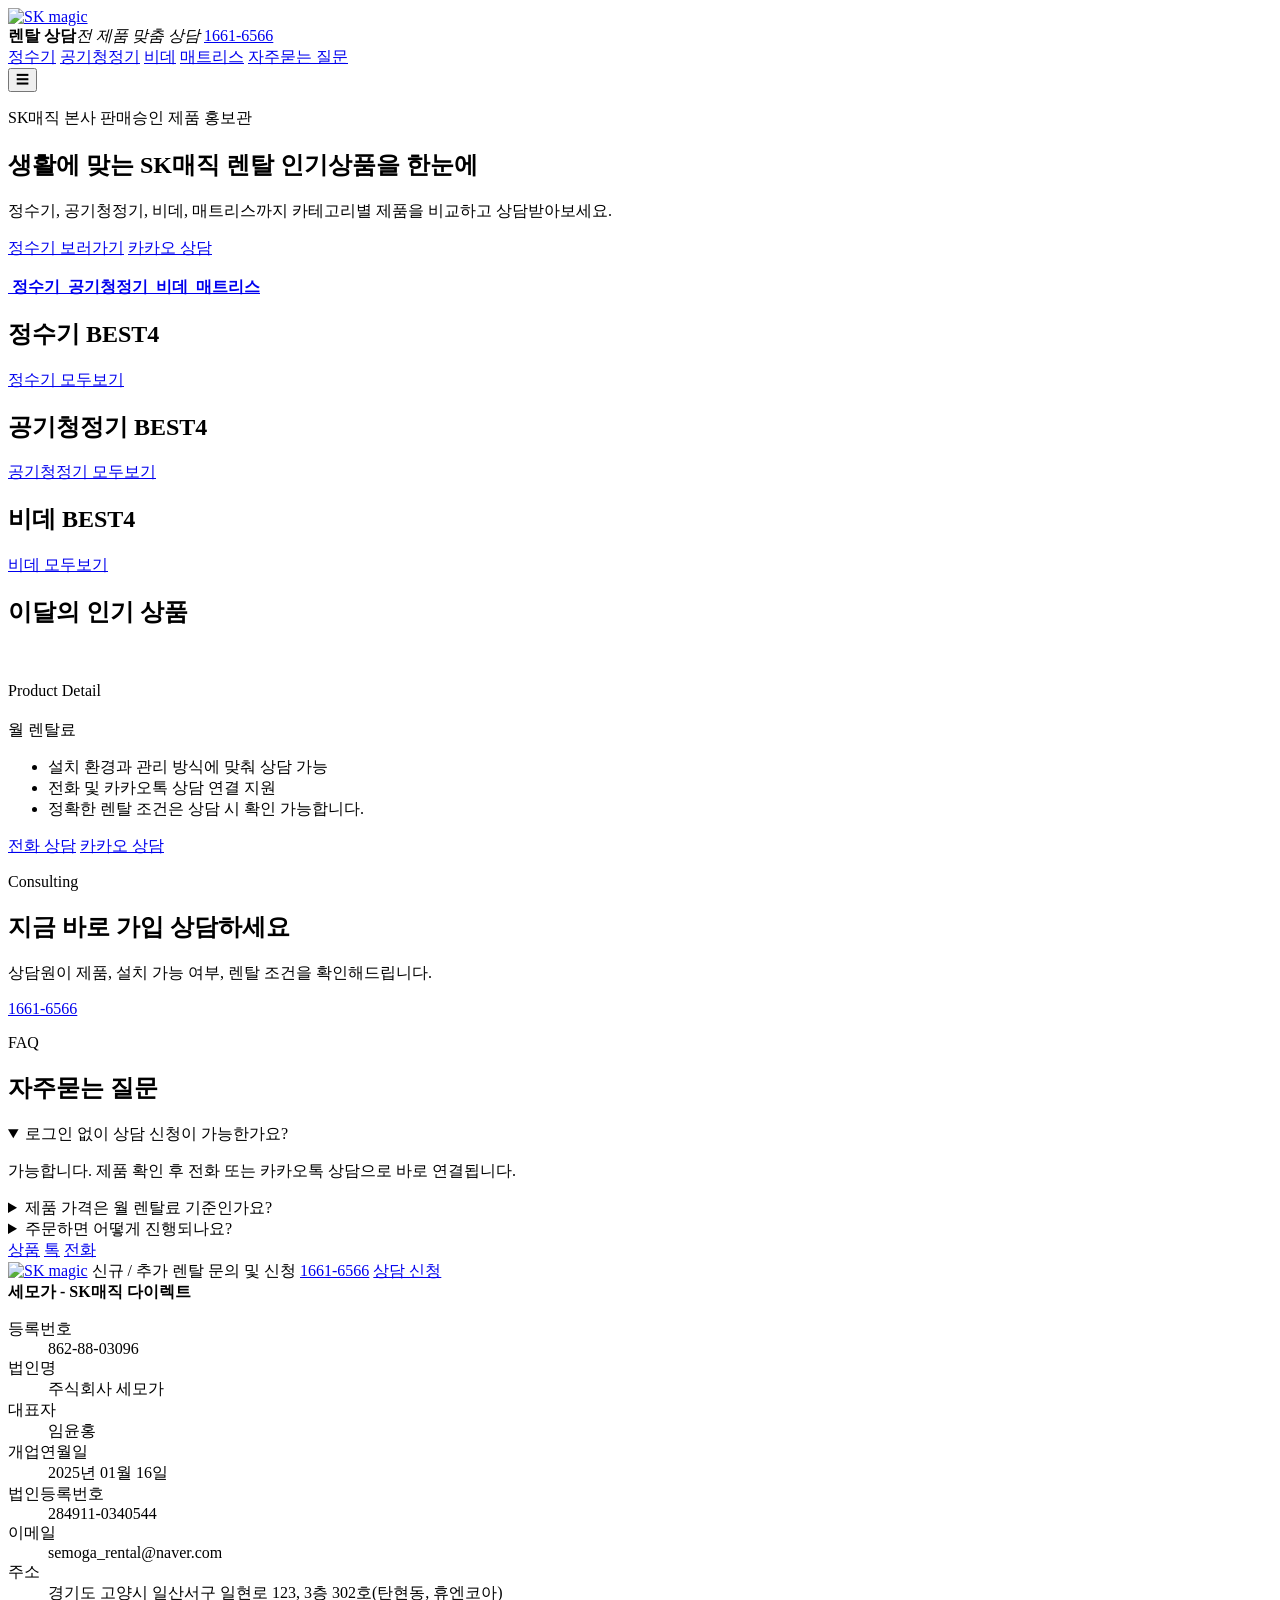
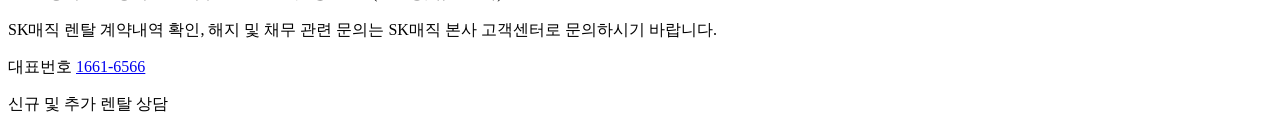
==== index.html @ 8c72e95f "Remove hero consultation panel from homepage" ====
﻿<!doctype html>
<html lang="ko">
  <head>
    <meta charset="utf-8">
    <meta name="viewport" content="width=device-width, initial-scale=1">
    <title>세모가 - SK매직 다이렉트</title>
    <meta name="description" content="세모가 - SK매직 다이렉트 인기상품 안내 및 상담 신청 사이트">
    <link rel="icon" href="assets/favicon.ico">
    <link rel="stylesheet" href="styles.css">
  </head>
  <body data-page="home">
    <header class="site-header">
      <a class="brand" href="index.html" aria-label="홈으로 이동"><img src="assets/sk.svg" alt="SK magic"></a>
      <div class="header-actions">
        <span class="service-note"><strong>렌탈 상담</strong><em>전 제품 맞춤 상담</em></span>
        <a class="phone" href="tel:16616566">1661-6566</a>
      </div>
      <nav class="main-nav" aria-label="주요 메뉴">
        <a href="water-purifier.html">정수기</a>
        <a href="air-purifier.html">공기청정기</a>
        <a href="bidet.html">비데</a>
        <a href="sleep-care.html">매트리스</a>
        <a href="#faq">자주묻는 질문</a>
      </nav>
      <button class="menu-toggle" type="button" aria-label="메뉴 열기">☰</button>
    </header>

    <main>
      <section id="home" class="hero">
        <div class="hero-copy">
          <p class="eyebrow">SK매직 본사 판매승인 제품 홍보관</p>
          <h1>생활에 맞는 SK매직 렌탈 인기상품을 한눈에</h1>
          <p>정수기, 공기청정기, 비데, 매트리스까지 카테고리별 제품을 비교하고 상담받아보세요.</p>
          <div class="hero-buttons">
            <a class="primary-btn" href="water-purifier.html">정수기 보러가기</a>
            <a class="outline-btn" href="http://pf.kakao.com/_nBxkfG" target="_blank" rel="noopener">카카오 상담</a>
          </div>
        </div>
        <div class="hero-stage" aria-hidden="true">
          <img src="assets/images/1-water-products/G000069846-WPU-IAC506.png" alt="">
        </div>
      </section>

      <section class="category-strip" aria-label="제품 카테고리">
        <a href="water-purifier.html">
          <span class="category-image"><img class="category-water" src="assets/images/category/sk-water.png" alt=""></span>
          <strong>정수기</strong>
        </a>
        <a href="air-purifier.html">
          <span class="category-image"><img class="category-air" src="assets/images/category/sk-air.png" alt=""></span>
          <strong>공기청정기</strong>
        </a>
        <a href="bidet.html">
          <span class="category-image"><img class="category-bidet" src="assets/images/category/sk-bidet.png" alt=""></span>
          <strong>비데</strong>
        </a>
        <a href="sleep-care.html">
          <span class="category-image"><img class="category-sleep" src="assets/images/category/sk-sleep.png" alt=""></span>
          <strong>매트리스</strong>
        </a>
      </section>

      <section id="water-best" class="best-section">
        <h2>정수기 BEST4</h2>
        <div class="best-grid" data-section="waterBest"></div>
        <a class="more-btn" href="water-purifier.html">정수기 모두보기</a>
      </section>

      <section id="air-best" class="best-section">
        <h2>공기청정기 BEST4</h2>
        <div class="best-grid" data-section="airBest"></div>
        <a class="more-btn" href="air-purifier.html">공기청정기 모두보기</a>
      </section>

      <section id="bidet-best" class="best-section">
        <h2>비데 BEST4</h2>
        <div class="best-grid" data-section="bidetBest"></div>
        <a class="more-btn" href="bidet.html">비데 모두보기</a>
      </section>

      <section id="monthly-best" class="best-section">
        <h2>이달의 인기 상품</h2>
        <div class="best-grid" data-section="monthlyBest"></div>
      </section>

      <section id="productDetail" class="detail-section hidden" aria-live="polite">
        <div class="detail-wrap">
          <div class="detail-image">
            <img id="detailImage" src="" alt="">
          </div>
          <div class="detail-info">
            <p class="eyebrow">Product Detail</p>
            <h2 id="detailName"></h2>
            <p id="detailModel" class="model"></p>
            <div class="price-box">
              <span>월 렌탈료</span>
              <strong id="detailPrice"></strong>
            </div>
            <ul class="feature-list">
              <li>설치 환경과 관리 방식에 맞춰 상담 가능</li>
              <li>전화 및 카카오톡 상담 연결 지원</li>
              <li>정확한 렌탈 조건은 상담 시 확인 가능합니다.</li>
            </ul>
            <div class="detail-actions">
              <a class="primary-btn" href="tel:16616566">전화 상담</a>
              <a class="outline-btn" href="http://pf.kakao.com/_nBxkfG" target="_blank" rel="noopener">카카오 상담</a>
            </div>
          </div>
        </div>
      </section>

      <section id="benefits" class="benefits">
        <div>
          <p class="eyebrow">Consulting</p>
          <h2>지금 바로 가입 상담하세요</h2>
          <p>상담원이 제품, 설치 가능 여부, 렌탈 조건을 확인해드립니다.</p>
        </div>
        <a class="call-number" href="tel:16616566">1661-6566</a>
      </section>

      <section id="faq" class="section faq">
        <div class="section-head">
          <p class="eyebrow">FAQ</p>
          <h2>자주묻는 질문</h2>
        </div>
        <details open>
          <summary>로그인 없이 상담 신청이 가능한가요?</summary>
          <p>가능합니다. 제품 확인 후 전화 또는 카카오톡 상담으로 바로 연결됩니다.</p>
        </details>
        <details>
          <summary>제품 가격은 월 렌탈료 기준인가요?</summary>
          <p>현재 표기된 금액은 제공 상품 페이지 기준 월 렌탈료로 구성했습니다.</p>
        </details>
        <details>
          <summary>주문하면 어떻게 진행되나요?</summary>
          <p>
            주문접수 후 본사에서 진행되는 인증절차를 진행하게 됩니다.<br>
            패스인증 및 전자계약서 등 진행이 완료되고 나면 이후 2~5일 사이에 제품 방문설치가 진행됩니다.<br>
            주문접수 이후 진행과정은 전부 본사에서 진행되며, 렌탈기간동안 AS는 무상으로 처리됩니다. (단 고객과실제외)
          </p>
        </details>
      </section>
    </main>

    <aside class="quick-menu" aria-label="빠른 상담 메뉴">
      <a href="water-purifier.html" title="제품목록">상품</a>
      <a href="http://pf.kakao.com/_nBxkfG" target="_blank" rel="noopener" title="카카오상담">톡</a>
      <a href="tel:16616566" title="전화상담">전화</a>
    </aside>

    <div class="bottom-cta"><a class="bottom-logo" href="index.html" aria-label="홈으로 이동"><img src="assets/sk.svg" alt="SK magic"></a>
      <span>신규 / 추가 렌탈 문의 및 신청</span>
      <a class="bottom-phone" href="tel:16616566">1661-6566</a>
      <a class="small-btn" href="http://pf.kakao.com/_nBxkfG" target="_blank" rel="noopener">상담 신청</a>
    </div>

    <footer class="site-footer">
      <div class="footer-info">
        <strong>세모가 - SK매직 다이렉트</strong>
        <dl>
          <div><dt>등록번호</dt><dd>862-88-03096</dd></div>
          <div><dt>법인명</dt><dd>주식회사 세모가</dd></div>
          <div><dt>대표자</dt><dd>임윤홍</dd></div>
          <div><dt>개업연월일</dt><dd>2025년 01월 16일</dd></div>
          <div><dt>법인등록번호</dt><dd>284911-0340544</dd></div>
          <div><dt>이메일</dt><dd>semoga_rental@naver.com</dd></div>
          <div class="footer-address"><dt>주소</dt><dd>경기도 고양시 일산서구 일현로 123, 3층 302호(탄현동, 휴엔코아)</dd></div>
        </dl>
        <p class="footer-notice">SK매직 렌탈 계약내역 확인, 해지 및 채무 관련 문의는 SK매직 본사 고객센터로 문의하시기 바랍니다.</p>
      </div>
      <div class="footer-call">
        <span>대표번호</span>
        <a href="tel:16616566">1661-6566</a>
        <p>신규 및 추가 렌탈 상담</p>
      </div>
    </footer>

    <script src="products-data.js"></script>
    <script src="script.js"></script>
  </body>
</html>
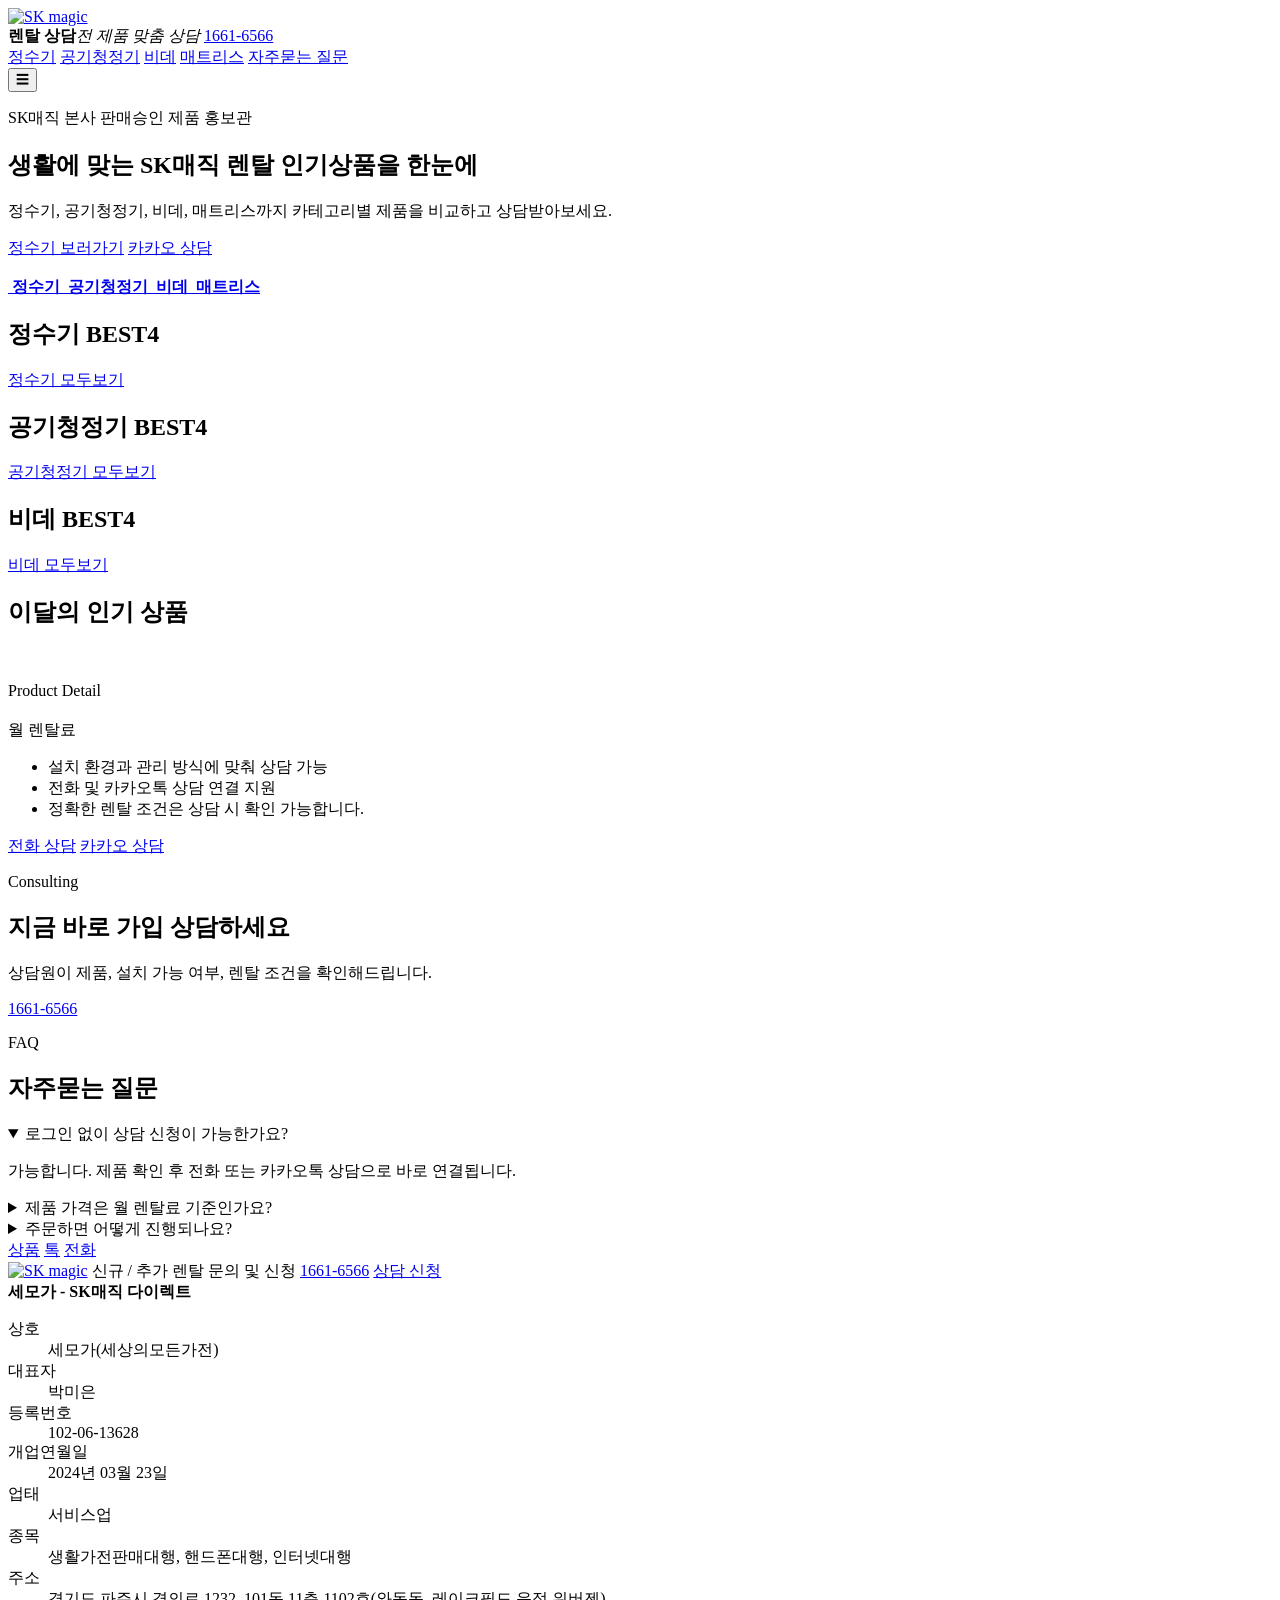
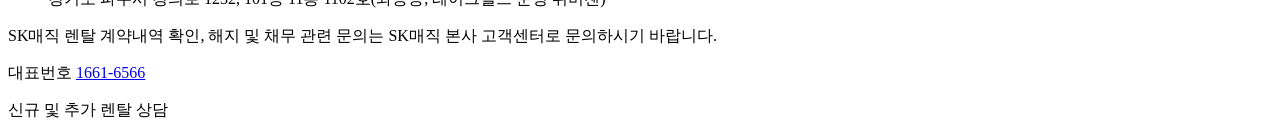
==== commit 3b24ce7b: "1" ====
--- a/index.html
+++ b/index.html
@@ -158,13 +158,13 @@
       <div class="footer-info">
         <strong>세모가 - SK매직 다이렉트</strong>
         <dl>
-          <div><dt>등록번호</dt><dd>862-88-03096</dd></div>
-          <div><dt>법인명</dt><dd>주식회사 세모가</dd></div>
-          <div><dt>대표자</dt><dd>임윤홍</dd></div>
-          <div><dt>개업연월일</dt><dd>2025년 01월 16일</dd></div>
-          <div><dt>법인등록번호</dt><dd>284911-0340544</dd></div>
-          <div><dt>이메일</dt><dd>semoga_rental@naver.com</dd></div>
-          <div class="footer-address"><dt>주소</dt><dd>경기도 고양시 일산서구 일현로 123, 3층 302호(탄현동, 휴엔코아)</dd></div>
+          <div><dt>상호</dt><dd>세모가(세상의모든가전)</dd></div>
+          <div><dt>대표자</dt><dd>박미은</dd></div>
+          <div><dt>등록번호</dt><dd>102-06-13628</dd></div>
+          <div><dt>개업연월일</dt><dd>2024년 03월 23일</dd></div>
+          <div><dt>업태</dt><dd>서비스업</dd></div>
+          <div><dt>종목</dt><dd>생활가전판매대행, 핸드폰대행, 인터넷대행</dd></div>
+          <div class="footer-address"><dt>주소</dt><dd>경기도 파주시 경의로 1232, 101동 11층 1102호(와동동, 레이크필드 운정 위버젠)</dd></div>
         </dl>
         <p class="footer-notice">SK매직 렌탈 계약내역 확인, 해지 및 채무 관련 문의는 SK매직 본사 고객센터로 문의하시기 바랍니다.</p>
       </div>
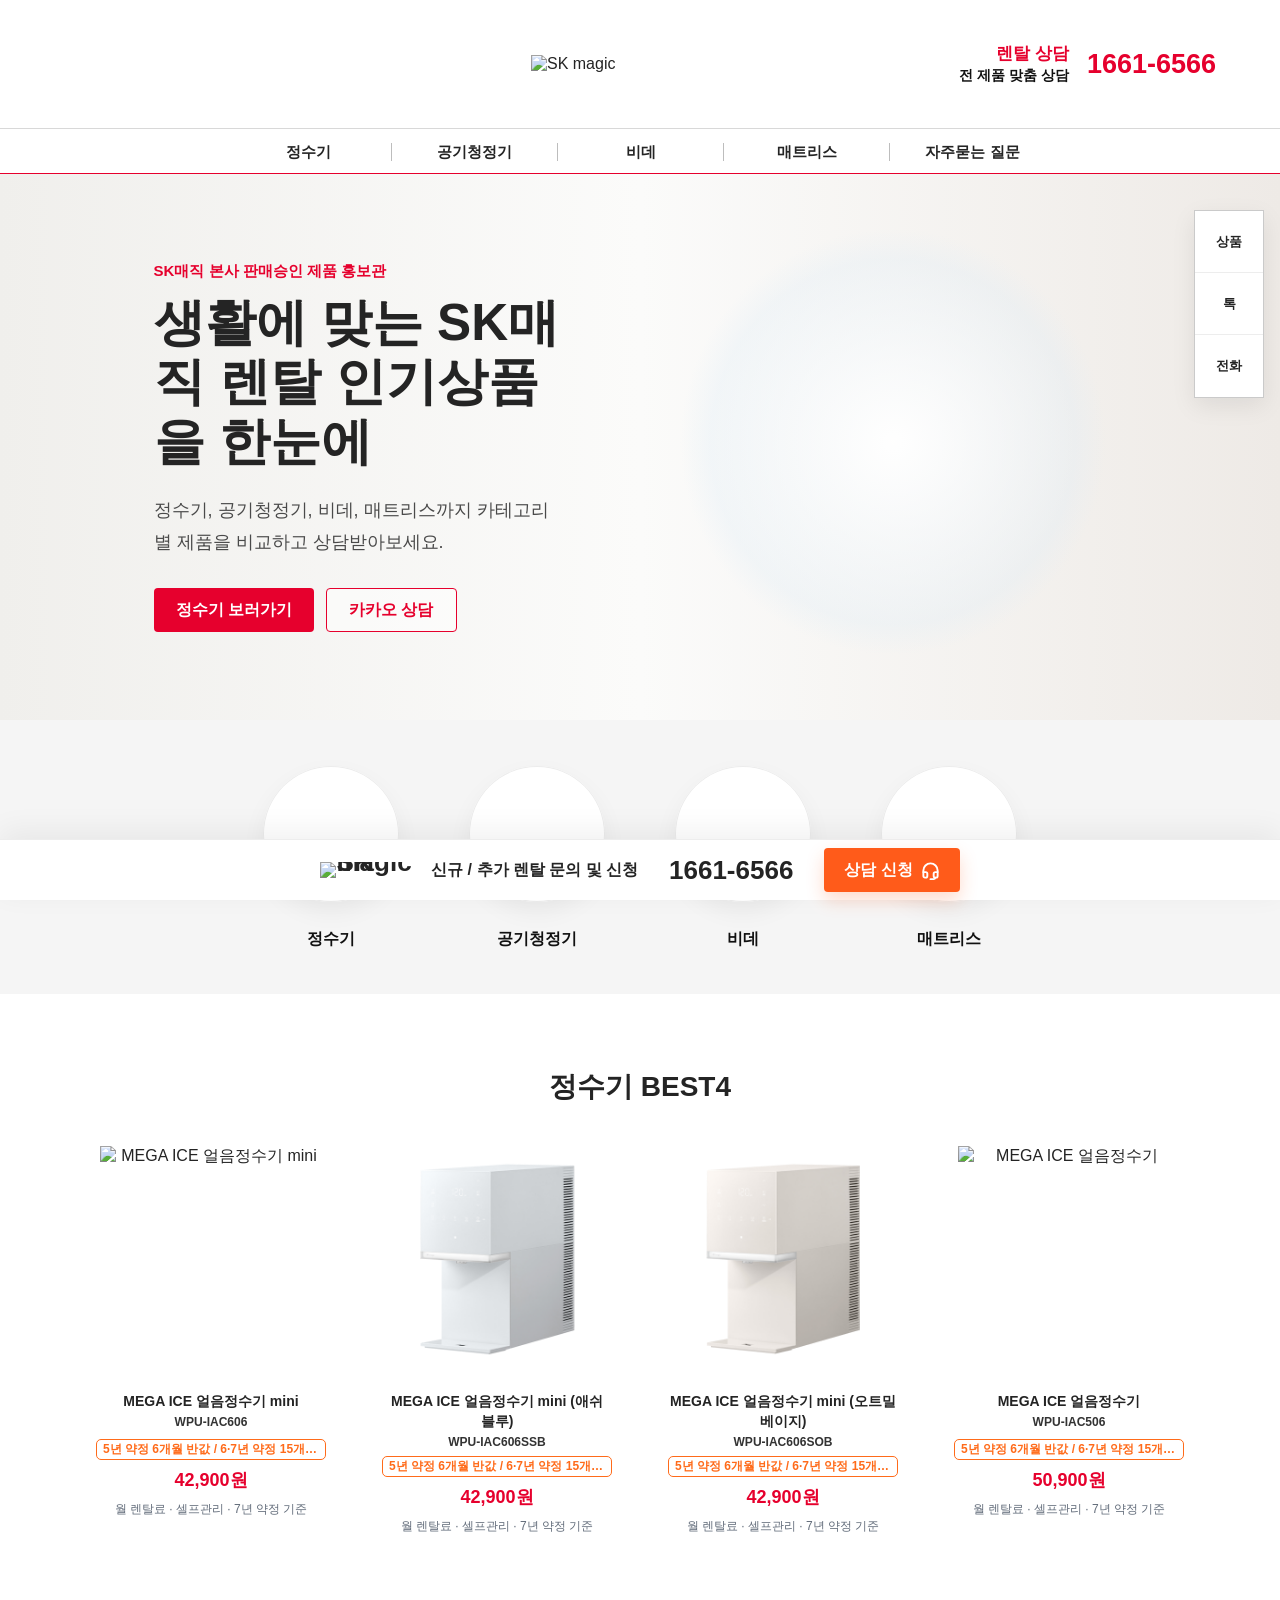
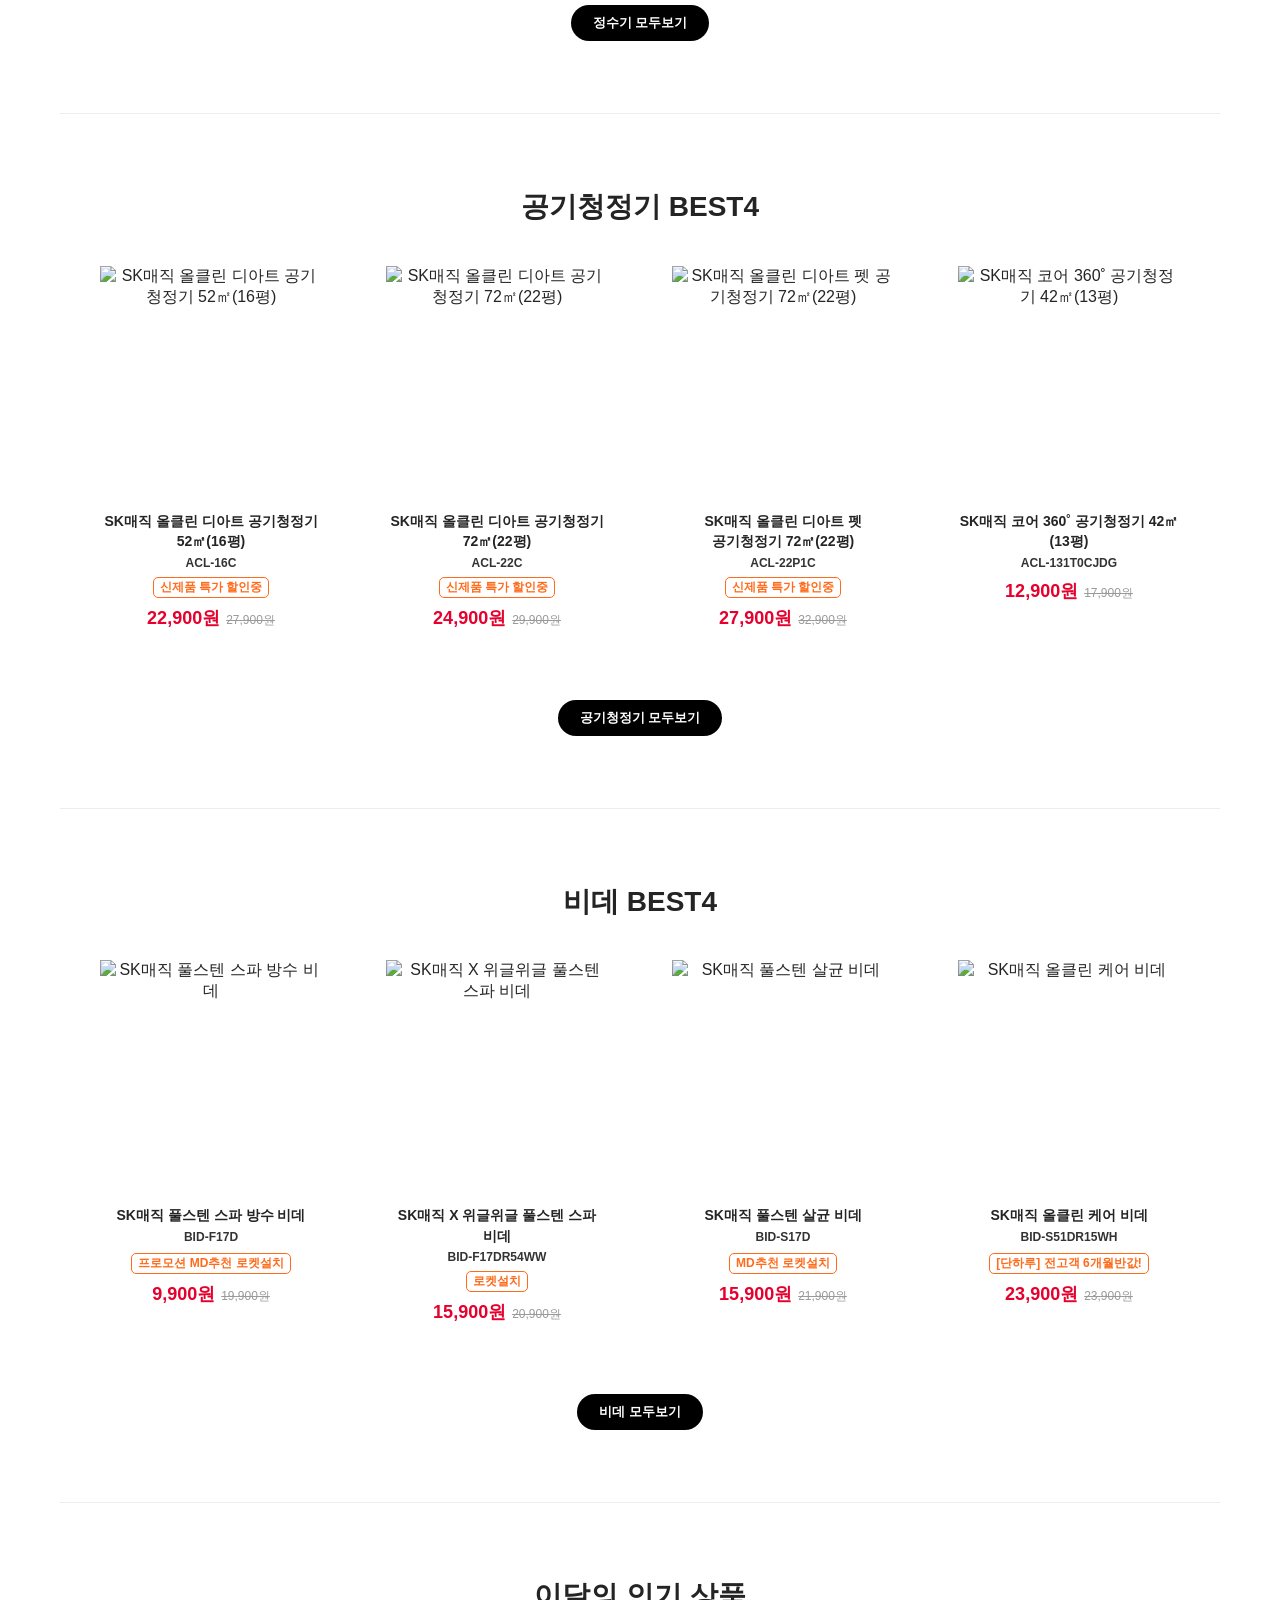
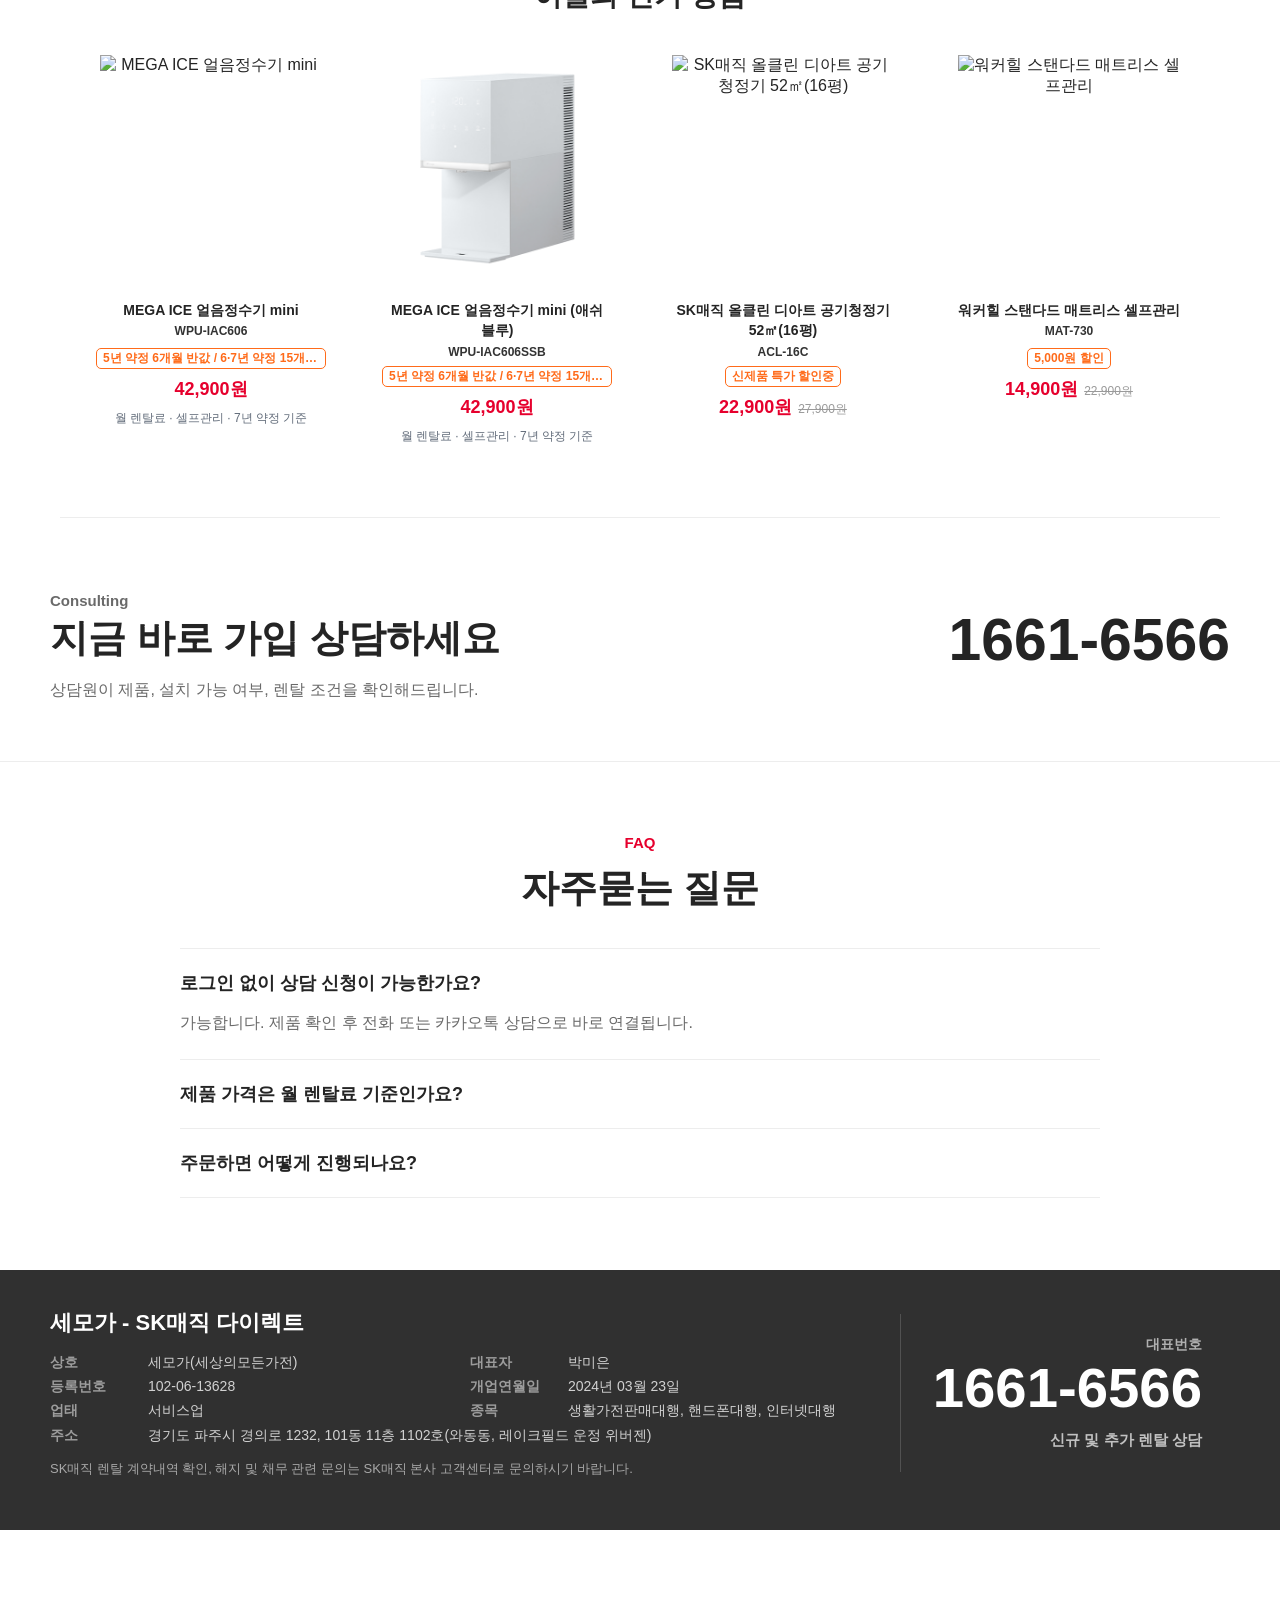
==== commit ca7834a9: "Refresh asset versions for October water purifier update" ====
--- a/index.html
+++ b/index.html
@@ -6,7 +6,7 @@
     <title>세모가 - SK매직 다이렉트</title>
     <meta name="description" content="세모가 - SK매직 다이렉트 인기상품 안내 및 상담 신청 사이트">
     <link rel="icon" href="assets/favicon.ico">
-    <link rel="stylesheet" href="styles.css">
+    <link rel="stylesheet" href="styles.css?v=20261006-water">
   </head>
   <body data-page="home">
     <header class="site-header">
@@ -175,8 +175,8 @@
       </div>
     </footer>
 
-    <script src="products-data.js"></script>
-    <script src="script.js"></script>
+    <script src="products-data.js?v=20261006-water"></script>
+    <script src="script.js?v=20261006-water"></script>
   </body>
 </html>
 
--- a/styles.css
+++ b/styles.css
@@ -0,0 +1,1800 @@
+﻿:root {
+  --text: #242424;
+  --muted: #6a6a6a;
+  --line: #ededed;
+  --soft: #f6f7f8;
+  --accent: #e6002d;
+  --dark: #050505;
+  --shadow: 0 18px 46px rgba(15, 23, 42, 0.1);
+}
+
+* {
+  box-sizing: border-box;
+}
+
+html {
+  scroll-behavior: smooth;
+}
+
+body {
+  margin: 0;
+  padding-bottom: 72px;
+  color: var(--text);
+  font-family: Pretendard, "Noto Sans KR", "Malgun Gothic", Arial, sans-serif;
+  background: #fff;
+}
+
+a {
+  color: inherit;
+  text-decoration: none;
+}
+
+img {
+  display: block;
+  max-width: 100%;
+}
+
+.site-header {
+  position: sticky;
+  top: 0;
+  z-index: 40;
+  height: 174px;
+  display: grid;
+  grid-template-columns: 1fr auto 1fr;
+  grid-template-rows: 128px 46px;
+  align-items: center;
+  gap: 0;
+  padding: 0;
+  border-bottom: 1px solid var(--accent);
+  background: rgba(255, 255, 255, 0.98);
+  backdrop-filter: blur(12px);
+  transition: height 0.22s ease, grid-template-rows 0.22s ease, box-shadow 0.22s ease;
+  overflow: hidden;
+}
+
+.site-header.is-scrolled {
+  height: 46px;
+  grid-template-rows: 0 46px;
+  box-shadow: 0 8px 22px rgba(0, 0, 0, 0.08);
+}
+
+.brand {
+  grid-column: 2;
+  grid-row: 1;
+  justify-self: center;
+  display: flex;
+  align-items: center;
+  width: 218px;
+  height: 128px;
+  transition: opacity 0.16s ease, transform 0.22s ease;
+}
+
+.brand img {
+  width: 100%;
+  max-height: 78px;
+  object-fit: contain;
+}
+
+.main-nav {
+  grid-column: 1 / -1;
+  grid-row: 2;
+  width: 100%;
+  height: 46px;
+  display: flex;
+  justify-content: center;
+  align-items: center;
+  gap: 0;
+  border-top: 1px solid #d8d8d8;
+  font-size: 15px;
+  font-weight: 800;
+  white-space: nowrap;
+}
+
+.site-header.is-scrolled .main-nav {
+  border-top: 0;
+}
+
+.main-nav a {
+  position: relative;
+  min-width: 166px;
+  padding: 0 28px;
+  line-height: 18px;
+  text-align: center;
+}
+
+.main-nav a + a {
+  border-left: 1px solid #bdbdbd;
+}
+
+.main-nav a.active::after,
+.main-nav a:hover::after {
+  content: "";
+  position: absolute;
+  left: 28px;
+  right: 28px;
+  bottom: -14px;
+  height: 2px;
+  background: var(--accent);
+}
+
+.header-actions {
+  grid-column: 3;
+  grid-row: 1;
+  justify-self: end;
+  display: flex;
+  align-items: center;
+  gap: 18px;
+  padding-right: clamp(34px, 5vw, 72px);
+  font-size: 14px;
+  font-weight: 700;
+  white-space: nowrap;
+  transition: opacity 0.16s ease, transform 0.22s ease;
+}
+
+.header-actions > a:not(.phone) {
+  display: none;
+}
+
+.service-note {
+  display: grid;
+  gap: 4px;
+  text-align: right;
+}
+
+.service-note strong {
+  color: var(--accent);
+  font-size: 17px;
+  line-height: 1.1;
+}
+
+.service-note em {
+  color: #111;
+  font-style: normal;
+  font-size: 14px;
+  font-weight: 900;
+  line-height: 1.15;
+}
+
+.phone {
+  color: var(--accent);
+  font-size: 27px;
+  font-weight: 900;
+  line-height: 1;
+}
+
+.site-header.is-scrolled .brand,
+.site-header.is-scrolled .header-actions {
+  pointer-events: none;
+  opacity: 0;
+  transform: translateY(-12px);
+}
+
+.menu-toggle {
+  display: none;
+  width: 42px;
+  height: 42px;
+  border: 1px solid var(--line);
+  background: #fff;
+  font-size: 23px;
+}
+
+.hero {
+  width: min(1580px, 100%);
+  min-height: 546px;
+  margin: 0 auto;
+  display: grid;
+  grid-template-columns: minmax(360px, 0.92fr) 1.08fr;
+  align-items: center;
+  background: linear-gradient(90deg, #f0efec 0%, #fbfbfa 50%, #eeeae6 100%);
+  overflow: hidden;
+}
+
+.hero-copy {
+  padding-left: clamp(34px, 12vw, 245px);
+  padding-right: 28px;
+}
+
+.eyebrow {
+  margin: 0 0 12px;
+  color: var(--accent);
+  font-size: 15px;
+  font-weight: 900;
+}
+
+.hero h1 {
+  max-width: 640px;
+  margin: 0;
+  font-size: clamp(34px, 4vw, 58px);
+  line-height: 1.16;
+  letter-spacing: 0;
+}
+
+.hero-copy > p:not(.eyebrow) {
+  max-width: 560px;
+  margin: 24px 0 0;
+  color: #4a4a4a;
+  font-size: 18px;
+  line-height: 1.75;
+}
+
+.hero-buttons,
+.detail-actions {
+  display: flex;
+  flex-wrap: wrap;
+  gap: 12px;
+  margin-top: 30px;
+}
+
+.primary-btn,
+.outline-btn,
+.small-btn {
+  min-height: 44px;
+  display: inline-flex;
+  align-items: center;
+  justify-content: center;
+  padding: 0 22px;
+  border-radius: 4px;
+  font-weight: 900;
+}
+
+.primary-btn {
+  color: #fff;
+  background: var(--accent);
+}
+
+.outline-btn {
+  border: 1px solid var(--accent);
+  color: var(--accent);
+  background: rgba(255, 255, 255, 0.45);
+}
+
+.hero-stage {
+  position: relative;
+  min-height: 546px;
+  display: flex;
+  align-items: center;
+  justify-content: center;
+  padding: 50px 8vw 60px 20px;
+}
+
+.hero-stage::before {
+  content: "";
+  position: absolute;
+  width: 430px;
+  height: 430px;
+  border-radius: 50%;
+  background: radial-gradient(circle, rgba(255,255,255,0.96), rgba(221,236,247,0.28) 60%, transparent 70%);
+}
+
+.hero-stage img {
+  position: relative;
+  width: min(350px, 52vw);
+  max-height: 450px;
+  object-fit: contain;
+  filter: drop-shadow(0 28px 45px rgba(0, 0, 0, 0.15));
+}
+
+.hero-panel {
+  position: absolute;
+  right: clamp(18px, 5vw, 84px);
+  bottom: 74px;
+  width: 178px;
+  padding: 18px;
+  border: 1px solid rgba(255,255,255,0.75);
+  background: rgba(255,255,255,0.84);
+  box-shadow: var(--shadow);
+}
+
+.hero-panel strong,
+.hero-panel span {
+  display: block;
+}
+
+.hero-panel strong {
+  color: var(--muted);
+  font-size: 13px;
+}
+
+.hero-panel span {
+  margin-top: 8px;
+  font-size: 24px;
+  font-weight: 900;
+}
+
+.category-strip {
+  display: grid;
+  grid-template-columns: repeat(4, 168px);
+  justify-content: center;
+  gap: 38px;
+  padding: 42px 32px 46px;
+  background: #f5f5f5;
+}
+
+.category-strip a {
+  min-height: 186px;
+  display: grid;
+  grid-template-rows: 140px auto;
+  align-items: end;
+  justify-items: center;
+  gap: 14px;
+  padding: 0 4px;
+  border-radius: 8px;
+  transition: transform 0.18s ease;
+}
+
+.category-strip a:hover {
+  transform: translateY(-3px);
+}
+
+.category-image {
+  width: 136px;
+  height: 136px;
+  display: flex;
+  align-items: center;
+  justify-content: center;
+  border-radius: 50%;
+  background: #fff;
+  box-shadow: inset 0 0 0 1px #ececec, 0 10px 24px rgba(0, 0, 0, 0.05);
+  transition: box-shadow 0.18s ease, transform 0.18s ease;
+}
+
+.category-strip a:hover .category-image {
+  box-shadow: inset 0 0 0 1px #dedede, 0 14px 28px rgba(0, 0, 0, 0.08);
+  transform: scale(1.02);
+}
+
+.category-image img {
+  display: block;
+  max-width: 76%;
+  max-height: 76%;
+  object-fit: contain;
+}
+
+.category-image .category-water {
+  max-height: 80%;
+}
+
+.category-image .category-air {
+  max-height: 82%;
+}
+
+.category-image .category-bidet {
+  max-width: 82%;
+  max-height: 82%;
+}
+
+.category-image .category-pet {
+  max-width: 82%;
+  max-height: 82%;
+}
+
+.category-image .category-sleep {
+  max-width: 84%;
+  max-height: 72%;
+}
+
+.category-strip strong {
+  color: #111;
+  font-size: 16px;
+  font-weight: 900;
+  line-height: 1.2;
+  text-align: center;
+}
+
+.best-section {
+  max-width: 1160px;
+  margin: 0 auto;
+  padding: 76px 32px 72px;
+  border-bottom: 1px solid var(--line);
+  text-align: center;
+}
+
+.best-section h2 {
+  margin: 0 0 42px;
+  font-size: 28px;
+  line-height: 1.2;
+  letter-spacing: 0;
+}
+
+.best-grid,
+.product-grid {
+  display: grid;
+  grid-template-columns: repeat(4, minmax(0, 1fr));
+  gap: 48px;
+}
+
+.product-grid {
+  gap: 30px;
+}
+
+.product-grid.mattress-grid {
+  grid-template-columns: repeat(4, minmax(0, 1fr));
+}
+
+.product-grid.mattress-grid .product-card.listing:nth-child(1) {
+  grid-column: 1 / 2;
+  grid-row: 1;
+}
+
+.product-grid.mattress-grid .product-card.listing:nth-child(2) {
+  grid-column: 1 / 2;
+  grid-row: 2;
+}
+
+.product-grid.mattress-grid .product-card.listing:nth-child(3) {
+  grid-column: 2 / 3;
+  grid-row: 2;
+}
+
+.product-grid.mattress-grid .product-card.listing:nth-child(4) {
+  grid-column: 1 / 2;
+  grid-row: 3;
+}
+
+.product-grid.mattress-grid .product-card.listing:nth-child(5) {
+  grid-column: 2 / 3;
+  grid-row: 3;
+}
+
+.product-card {
+  min-width: 0;
+}
+
+.product-card.best {
+  text-align: center;
+}
+
+.product-card.best .product-image {
+  height: 245px;
+  display: grid;
+  place-items: end center;
+  padding: 0 8px 18px;
+}
+
+.product-card.best .product-image img {
+  width: 100%;
+  height: 100%;
+  object-fit: contain;
+}
+
+.product-card.best .product-body {
+  padding: 0 4px;
+}
+
+.product-card.best h3 {
+  min-height: 42px;
+  margin: 0;
+  font-size: 14px;
+  line-height: 1.45;
+  letter-spacing: 0;
+  word-break: keep-all;
+}
+
+.product-name,
+.product-model {
+  display: block;
+}
+
+.product-model {
+  margin-top: 3px;
+  font-size: 0.86em;
+  line-height: 1.35;
+  font-weight: 800;
+  color: #333;
+  word-break: break-all;
+}
+
+.product-benefit {
+  width: fit-content;
+  max-width: 100%;
+  min-height: 19px;
+  margin-top: 6px;
+  padding: 2px 6px;
+  border: 1px solid #ff6b1a;
+  border-radius: 5px;
+  color: #ff6b1a;
+  font-size: 12px;
+  font-weight: 800;
+  line-height: 1.25;
+  white-space: nowrap;
+  overflow: hidden;
+  text-overflow: ellipsis;
+}
+
+.product-price {
+  margin-top: 8px;
+  color: var(--accent);
+  font-size: 18px;
+  font-weight: 900;
+}
+
+.original-price {
+  margin-left: 6px;
+  color: #9a9a9a;
+  font-size: 12px;
+  font-weight: 500;
+  text-decoration: line-through;
+}
+
+.badge-row {
+  min-height: 24px;
+  display: flex;
+  justify-content: center;
+  gap: 5px;
+  margin-top: 10px;
+  flex-wrap: wrap;
+}
+
+.badge-row span {
+  display: inline-flex;
+  align-items: center;
+  min-height: 20px;
+  padding: 0 7px;
+  color: #fff;
+  background: #87001e;
+  font-size: 11px;
+  font-weight: 900;
+}
+
+.badge-row span:nth-child(even) {
+  color: #87001e;
+  background: #fff;
+  border: 1px solid #87001e;
+}
+
+.more-btn {
+  display: inline-flex;
+  align-items: center;
+  justify-content: center;
+  min-height: 36px;
+  margin-top: 70px;
+  padding: 0 22px;
+  border-radius: 999px;
+  color: #fff;
+  background: #000;
+  font-size: 13px;
+  font-weight: 900;
+}
+
+.page-title {
+  padding: 72px 24px 46px;
+  text-align: center;
+  background: #fafafa;
+  border-bottom: 1px solid var(--line);
+}
+
+.page-title h1 {
+  margin: 0;
+  font-size: 48px;
+  letter-spacing: 0;
+}
+
+.page-title p:not(.eyebrow) {
+  margin: 14px 0 0;
+  color: var(--muted);
+}
+
+.product-detail-hero {
+  max-width: 1180px;
+  margin: 0 auto;
+  padding: 76px 32px 58px;
+  display: grid;
+  grid-template-columns: minmax(320px, 0.9fr) minmax(360px, 1.1fr);
+  gap: 56px;
+  align-items: start;
+}
+
+.detail-gallery {
+  min-width: 0;
+}
+
+.detail-main-image {
+  min-height: 560px;
+  display: grid;
+  place-items: center;
+  padding: 40px;
+  background: #f8f8f8;
+  border: 1px solid var(--line);
+}
+
+.detail-main-image img {
+  width: 100%;
+  height: 100%;
+  max-height: 500px;
+  object-fit: contain;
+}
+
+.detail-thumbs {
+  display: flex;
+  gap: 10px;
+  margin-top: 14px;
+}
+
+.detail-thumbs button {
+  width: 74px;
+  height: 74px;
+  padding: 6px;
+  border: 1px solid var(--line);
+  background: #fff;
+}
+
+.detail-thumbs button.is-active {
+  border-color: #111;
+}
+
+.detail-thumbs img {
+  width: 100%;
+  height: 100%;
+  object-fit: contain;
+}
+
+.detail-summary {
+  padding-top: 10px;
+}
+
+.detail-category {
+  margin: 0 0 12px;
+  color: var(--muted);
+  font-size: 14px;
+  font-weight: 800;
+}
+
+.detail-summary h1 {
+  margin: 0;
+  font-size: clamp(28px, 3vw, 38px);
+  line-height: 1.35;
+  letter-spacing: 0;
+  word-break: keep-all;
+}
+
+.summary-badges {
+  display: flex;
+  flex-wrap: wrap;
+  gap: 8px;
+  margin: 18px 0 28px;
+}
+
+.summary-badges span {
+  display: inline-flex;
+  align-items: center;
+  min-height: 26px;
+  padding: 0 10px;
+  color: #fff;
+  background: #111;
+  font-size: 12px;
+  font-weight: 900;
+}
+
+.summary-badges span.light {
+  color: #7c0d17;
+  background: #fff;
+  box-shadow: inset 0 0 0 1px #b7b7b7;
+}
+
+.original-summary h1 {
+  font-size: clamp(22px, 2.1vw, 30px);
+}
+
+.original-summary h1 span {
+  display: block;
+  margin-top: 4px;
+  font-size: 0.78em;
+  font-weight: 800;
+}
+
+.original-summary .summary-badges {
+  margin: 18px 0 4px;
+}
+
+.summary-main-price {
+  margin: 14px 0 42px;
+  color: #000;
+  font-size: 38px;
+  font-weight: 500;
+  line-height: 1.1;
+}
+
+.summary-main-price em {
+  margin-right: 8px;
+  font-size: 0.68em;
+  font-style: normal;
+  font-weight: 800;
+}
+
+.rental-price-guide h2,
+.contract-note h2 {
+  margin: 0 0 10px;
+  color: #5a5a5a;
+  font-size: 16px;
+  font-weight: 900;
+}
+
+.rental-price-guide section {
+  margin: 0 0 28px;
+}
+
+.rental-price-guide h3 {
+  margin: 0 0 8px;
+  color: #5a5a5a;
+  font-size: 16px;
+  font-weight: 900;
+}
+
+.rental-price-guide ul,
+.contract-note ul {
+  margin: 0;
+  padding-left: 18px;
+}
+
+.rental-price-guide li {
+  margin: 8px 0;
+  color: #555;
+}
+
+.rental-price-guide li strong {
+  color: #111;
+  font-size: 18px;
+  font-weight: 900;
+}
+
+.rental-price-guide li strong em {
+  margin-left: 12px;
+  color: #009fe3;
+  font-size: 21px;
+  font-style: normal;
+  font-weight: 900;
+}
+
+.rental-price-guide li span {
+  margin-left: 10px;
+  color: #009fe3;
+  font-size: 28px;
+  font-weight: 900;
+}
+
+.rental-price-compare li {
+  display: flex;
+  flex-wrap: wrap;
+  align-items: baseline;
+  gap: 6px;
+  margin: 6px 0;
+}
+
+.rental-price-compare li i {
+  width: 1px;
+  height: 15px;
+  margin: 0 7px;
+  background: #cfcfcf;
+}
+
+.rental-price-compare li .trade-label {
+  color: #333;
+  font-size: 15px;
+}
+
+.rental-price-compare li > strong:not(.trade-label) {
+  font-size: 15px;
+}
+
+.rental-price-compare li strong em {
+  color: #ff6b1a;
+  margin-left: 0;
+  font-size: 18px;
+}
+
+.rental-price-compare li span {
+  color: #ff6b1a;
+  margin-left: 0;
+  font-size: 24px;
+}
+
+.rental-price-compare h2 {
+  margin-top: 30px;
+  margin-bottom: 12px;
+  color: #111;
+  font-size: 19px;
+}
+
+.rental-price-compare h2:first-child {
+  margin-top: 0;
+}
+
+.rental-type-tabs {
+  display: flex;
+  flex-wrap: wrap;
+  gap: 0;
+  margin-top: 22px;
+  margin-bottom: 22px;
+  border: 1px solid #d8d8d8;
+  border-radius: 4px;
+  overflow: hidden;
+}
+
+.rental-price-compare {
+  margin-top: 22px;
+  padding-top: 22px;
+  border-top: 1px solid #ececec;
+}
+
+.rental-type-tabs button {
+  flex: 1;
+  min-width: 112px;
+  height: 40px;
+  border: 0;
+  border-left: 1px solid #d8d8d8;
+  background: #fff;
+  color: #333;
+  font: inherit;
+  font-size: 15px;
+  font-weight: 900;
+  cursor: pointer;
+}
+
+.rental-type-tabs button:first-child {
+  border-left: 0;
+}
+
+.rental-type-tabs button.is-active {
+  color: #fff;
+  background: #ff6b1a;
+}
+
+.rental-panel {
+  display: none;
+}
+
+.rental-panel.is-active {
+  display: block;
+}
+
+.product-price-basis {
+  margin: 8px 0 0;
+  color: #626c7a;
+  font-size: 12px;
+  line-height: 1.5;
+}
+
+.rental-price-guide h3 small {
+  display: inline-block;
+  font-size: 12px;
+  font-weight: 500;
+}
+
+.rental-cycle {
+  margin: 0 0 20px;
+  color: #626c7a;
+  font-size: 14px;
+}
+
+.rental-plan-note {
+  margin: 8px 0 0;
+  color: #626c7a;
+  font-size: 13px;
+  line-height: 1.6;
+}
+
+.single-detail-image {
+  max-width: 860px;
+}
+
+.rental-service-note {
+  margin: 36px 0 24px;
+  padding-bottom: 22px;
+  border-bottom: 1px solid var(--line);
+  color: #485060;
+  font-size: 16px;
+}
+
+.rental-service-note p {
+  margin: 4px 0;
+}
+
+.rental-service-note p::before {
+  content: "";
+  width: 10px;
+  height: 10px;
+  display: inline-block;
+  margin-right: 4px;
+  border-radius: 50%;
+  background: #58bfd6;
+  box-shadow: 6px 6px 0 -2px #58bfd6;
+}
+
+.contract-note {
+  padding-bottom: 22px;
+  border-bottom: 1px solid var(--line);
+  color: #555;
+}
+
+.contract-note li {
+  margin: 7px 0;
+}
+
+.summary-table {
+  margin: 0;
+  border-top: 1px solid #202020;
+}
+
+.summary-table div {
+  display: grid;
+  grid-template-columns: 120px 1fr;
+  gap: 18px;
+  padding: 18px 0;
+  border-bottom: 1px solid var(--line);
+}
+
+.summary-table dt {
+  color: var(--muted);
+  font-weight: 800;
+}
+
+.summary-table dd {
+  margin: 0;
+  font-weight: 800;
+}
+
+.summary-price {
+  color: var(--accent);
+  font-size: 30px;
+  line-height: 1;
+}
+
+.option-box {
+  margin-top: 26px;
+  padding: 22px;
+  background: #fafafa;
+  border: 1px solid var(--line);
+}
+
+.option-box strong {
+  display: block;
+  margin-bottom: 14px;
+}
+
+.color-options {
+  display: flex;
+  gap: 8px;
+}
+
+.color-options span {
+  width: 28px;
+  height: 28px;
+  border: 1px solid #bdbdbd;
+  background: var(--swatch);
+}
+
+.detail-cta-row {
+  display: grid;
+  grid-template-columns: 1fr 1fr;
+  gap: 10px;
+  margin-top: 26px;
+}
+
+.detail-note {
+  margin: 16px 0 0;
+  color: var(--muted);
+  font-size: 13px;
+}
+
+.detail-tabs {
+  position: sticky;
+  top: 68px;
+  z-index: 20;
+  display: none;
+  justify-content: center;
+  gap: 0;
+  border-top: 1px solid var(--line);
+  border-bottom: 1px solid var(--line);
+  background: rgba(255, 255, 255, 0.96);
+}
+
+.detail-tabs a {
+  min-width: 170px;
+  min-height: 54px;
+  display: grid;
+  place-items: center;
+  border-left: 1px solid var(--line);
+  font-weight: 900;
+}
+
+.detail-tabs a:last-child {
+  border-right: 1px solid var(--line);
+}
+
+.detail-image-stack {
+  max-width: 900px;
+  margin: 0 auto;
+  padding: 42px 24px 0;
+}
+
+.detail-image-stack img {
+  width: 100%;
+  height: auto;
+  margin: 0 auto;
+}
+
+.product-story {
+  padding-top: 24px;
+  padding-bottom: 72px;
+}
+
+.detail-placeholder {
+  padding: 80px 24px;
+  color: var(--muted);
+  background: #fafafa;
+  border: 1px solid var(--line);
+  text-align: center;
+  font-weight: 800;
+}
+
+.section,
+.detail-section {
+  padding: 72px max(24px, calc((100vw - 1180px) / 2));
+}
+
+.section-head {
+  margin-bottom: 34px;
+  text-align: center;
+}
+
+.section-head h2,
+.benefits h2,
+.detail-info h2 {
+  margin: 0;
+  font-size: clamp(28px, 3vw, 42px);
+  letter-spacing: 0;
+}
+
+.section-head p:not(.eyebrow),
+.benefits p {
+  margin: 12px auto 0;
+  color: var(--muted);
+  line-height: 1.7;
+}
+
+.product-card.listing {
+  display: flex;
+  flex-direction: column;
+  min-height: 100%;
+  border: 1px solid var(--line);
+  background: #fff;
+  transition: transform 0.18s ease, box-shadow 0.18s ease;
+}
+
+.product-card.listing:hover {
+  transform: translateY(-4px);
+  box-shadow: var(--shadow);
+}
+
+.product-card.listing .product-image {
+  aspect-ratio: 1 / 1;
+  display: grid;
+  place-items: center;
+  padding: 24px;
+  background: #fafafa;
+}
+
+.product-card.listing .product-image img {
+  width: 100%;
+  height: 100%;
+  object-fit: contain;
+}
+
+.product-card.listing .product-body {
+  display: flex;
+  flex-direction: column;
+  gap: 0;
+  padding: 18px 20px 20px;
+  flex: 1;
+  text-align: left;
+}
+
+.product-card.listing h3 {
+  min-height: 0;
+  margin: 0;
+  font-size: 16px;
+  line-height: 1.42;
+  letter-spacing: 0;
+  word-break: keep-all;
+}
+
+.product-card.listing .product-benefit {
+  margin-top: 10px;
+}
+
+.product-card.listing .product-price {
+  margin-top: 16px;
+}
+
+.product-card.best .product-benefit {
+  margin-left: auto;
+  margin-right: auto;
+}
+
+.detail-section {
+  background: var(--soft);
+}
+
+.hidden {
+  display: none;
+}
+
+.detail-wrap {
+  display: grid;
+  grid-template-columns: minmax(280px, 0.85fr) 1.15fr;
+  gap: 48px;
+  align-items: center;
+}
+
+.detail-image {
+  display: grid;
+  place-items: center;
+  min-height: 440px;
+  padding: 38px;
+  border: 1px solid var(--line);
+  background: #fff;
+}
+
+.detail-image img {
+  max-height: 380px;
+  object-fit: contain;
+}
+
+.model {
+  color: var(--muted);
+  font-weight: 800;
+}
+
+.price-box {
+  display: flex;
+  align-items: baseline;
+  gap: 18px;
+  margin: 28px 0;
+  padding: 22px 0;
+  border-top: 1px solid var(--line);
+  border-bottom: 1px solid var(--line);
+}
+
+.price-box span {
+  color: var(--muted);
+}
+
+.price-box strong {
+  color: var(--accent);
+  font-size: 36px;
+}
+
+.feature-list {
+  display: grid;
+  gap: 12px;
+  margin: 0;
+  padding-left: 20px;
+  color: #4d4d4d;
+  line-height: 1.7;
+}
+
+.benefits {
+  display: flex;
+  align-items: center;
+  justify-content: space-between;
+  gap: 28px;
+  padding: 58px max(24px, calc((100vw - 1180px) / 2));
+  border-bottom: 1px solid var(--line);
+}
+
+.call-number {
+  font-size: clamp(36px, 4.6vw, 62px);
+  font-weight: 900;
+  white-space: nowrap;
+}
+
+.faq {
+  width: min(920px, calc(100% - 48px));
+  max-width: none;
+  margin: 0 auto;
+  padding-left: 0;
+  padding-right: 0;
+}
+
+.faq .section-head {
+  width: 100%;
+}
+
+.faq .section-head h2,
+.faq summary,
+.faq details p {
+  width: 100%;
+  word-break: keep-all;
+  overflow-wrap: normal;
+  white-space: normal;
+}
+
+details {
+  padding: 22px 0;
+  border-top: 1px solid var(--line);
+}
+
+details:last-child {
+  border-bottom: 1px solid var(--line);
+}
+
+summary {
+  display: block;
+  cursor: pointer;
+  font-size: 18px;
+  font-weight: 900;
+}
+
+details p {
+  margin: 14px 0 0;
+  color: var(--muted);
+  line-height: 1.7;
+}
+
+.quick-menu {
+  position: fixed;
+  right: 16px;
+  top: 210px;
+  z-index: 25;
+  display: grid;
+  border: 1px solid #cacaca;
+  background: #fff;
+  box-shadow: 0 8px 24px rgba(0,0,0,0.08);
+}
+
+.quick-menu a {
+  width: 68px;
+  min-height: 62px;
+  display: grid;
+  place-items: center;
+  border-bottom: 1px solid var(--line);
+  font-size: 13px;
+  font-weight: 900;
+}
+
+.quick-menu a:last-child {
+  border-bottom: 0;
+}
+
+.bottom-cta {
+  position: fixed;
+  left: 0;
+  right: 0;
+  bottom: 0;
+  z-index: 35;
+  min-height: 56px;
+  display: flex;
+  align-items: center;
+  justify-content: center;
+  gap: clamp(12px, 2.4vw, 34px);
+  padding: 8px 18px;
+  border-top: 1px solid var(--line);
+  background: rgba(255,255,255,0.96);
+  box-shadow: 0 -8px 30px rgba(0,0,0,0.06);
+}
+
+.bottom-cta span {
+  font-weight: 800;
+}
+
+.bottom-logo {
+  display: inline-flex;
+  align-items: center;
+  width: 92px;
+  height: 30px;
+  flex: 0 0 auto;
+  margin-right: -12px;
+  font-size: 0;
+  line-height: 0;
+}
+
+.bottom-logo img {
+  width: 100%;
+  max-height: 100%;
+  object-fit: contain;
+}
+
+.bottom-cta .bottom-phone,
+.bottom-cta > a:first-of-type {
+  font-size: 26px;
+  font-weight: 900;
+}
+
+.small-btn {
+  min-height: 34px;
+  color: #fff;
+  background: #111;
+  border-radius: 20px;
+}
+
+.bottom-cta .small-btn {
+  min-height: 44px;
+  gap: 8px;
+  padding: 0 20px;
+  border-radius: 4px;
+  color: #fff;
+  background: #ff5b1a;
+  box-shadow: 0 8px 18px rgba(255,91,26,0.22);
+}
+
+.bottom-cta .small-btn::after {
+  content: "";
+  width: 19px;
+  height: 19px;
+  flex: 0 0 19px;
+  background: currentColor;
+  -webkit-mask: url("data:image/svg+xml,%3Csvg xmlns='http://www.w3.org/2000/svg' width='24' height='24' viewBox='0 0 24 24' fill='none' stroke='black' stroke-width='2.4' stroke-linecap='round' stroke-linejoin='round'%3E%3Cpath d='M3 14h3a2 2 0 0 1 2 2v3a2 2 0 0 1-2 2H5a2 2 0 0 1-2-2v-5Z'/%3E%3Cpath d='M16 16a2 2 0 0 1 2-2h3v5a2 2 0 0 1-2 2h-1a2 2 0 0 1-2-2v-3Z'/%3E%3Cpath d='M3 14v-2a9 9 0 0 1 18 0v2'/%3E%3Cpath d='M18 21c0 1.2-1.8 2-4 2h-2'/%3E%3C/svg%3E") center / contain no-repeat;
+  mask: url("data:image/svg+xml,%3Csvg xmlns='http://www.w3.org/2000/svg' width='24' height='24' viewBox='0 0 24 24' fill='none' stroke='black' stroke-width='2.4' stroke-linecap='round' stroke-linejoin='round'%3E%3Cpath d='M3 14h3a2 2 0 0 1 2 2v3a2 2 0 0 1-2 2H5a2 2 0 0 1-2-2v-5Z'/%3E%3Cpath d='M16 16a2 2 0 0 1 2-2h3v5a2 2 0 0 1-2 2h-1a2 2 0 0 1-2-2v-3Z'/%3E%3Cpath d='M3 14v-2a9 9 0 0 1 18 0v2'/%3E%3Cpath d='M18 21c0 1.2-1.8 2-4 2h-2'/%3E%3C/svg%3E") center / contain no-repeat;
+}
+
+.site-footer {
+  display: grid;
+  grid-template-columns: minmax(0, 1fr) 330px;
+  gap: 36px;
+  align-items: center;
+  padding: 38px max(24px, calc((100vw - 1180px) / 2)) 52px;
+  text-align: left;
+  background: #303030;
+}
+
+.site-footer strong {
+  display: block;
+  margin-bottom: 14px;
+  color: #fff;
+  font-size: 22px;
+}
+
+.footer-info dl {
+  display: grid;
+  gap: 4px 26px;
+  grid-template-columns: repeat(2, minmax(0, 1fr));
+  margin: 0;
+}
+
+.footer-info dl div {
+  display: grid;
+  grid-template-columns: 88px 1fr;
+  gap: 10px;
+  min-width: 0;
+}
+
+.footer-info dl .footer-address {
+  grid-column: 1 / -1;
+}
+
+.footer-info dt,
+.footer-info dd {
+  margin: 0;
+  color: rgba(255,255,255,0.78);
+  line-height: 1.45;
+  font-size: 14px;
+}
+
+.footer-info dt {
+  color: rgba(255,255,255,0.52);
+  font-weight: 800;
+}
+
+.footer-notice {
+  margin: 14px 0 0;
+  color: rgba(255,255,255,0.58);
+  line-height: 1.5;
+  font-size: 13px;
+}
+
+.footer-call {
+  padding: 22px 28px;
+  border-left: 1px solid rgba(255,255,255,0.16);
+  text-align: right;
+}
+
+.footer-call span {
+  display: block;
+  color: rgba(255,255,255,0.62);
+  font-size: 14px;
+  font-weight: 900;
+}
+
+.footer-call a {
+  display: block;
+  margin-top: 6px;
+  color: #fff;
+  font-size: clamp(42px, 4.4vw, 58px);
+  line-height: 1;
+  font-weight: 900;
+}
+
+.footer-call p {
+  margin: 14px 0 0;
+  color: rgba(255,255,255,0.7);
+  font-size: 15px;
+  font-weight: 700;
+}
+
+@media (max-width: 1120px) {
+  .site-header {
+    grid-template-columns: 1fr auto 1fr;
+    padding: 0;
+  }
+
+  .main-nav {
+    overflow-x: auto;
+    justify-content: center;
+    scrollbar-width: none;
+  }
+
+  .main-nav::-webkit-scrollbar {
+    display: none;
+  }
+
+  .main-nav a {
+    min-width: 144px;
+    padding: 0 22px;
+  }
+
+  .main-nav a.active::after,
+  .main-nav a:hover::after {
+    left: 22px;
+    right: 22px;
+    bottom: -14px;
+  }
+
+  .menu-toggle {
+    display: none;
+  }
+
+  .best-grid,
+  .product-grid {
+    grid-template-columns: repeat(2, minmax(0, 1fr));
+    gap: 34px;
+  }
+
+  .product-grid.mattress-grid {
+    grid-template-columns: repeat(2, minmax(0, 1fr));
+  }
+
+  .product-grid.mattress-grid .product-card.listing {
+    grid-column: auto;
+    grid-row: auto;
+  }
+}
+
+@media (max-width: 820px) {
+  body {
+    padding-bottom: 72px;
+  }
+
+  .site-header {
+    height: auto;
+    min-height: 138px;
+    grid-template-columns: 1fr auto 1fr;
+    grid-template-rows: 94px 44px;
+    padding: 0;
+    align-content: stretch;
+  }
+
+  .site-header.is-scrolled {
+    height: 44px;
+    min-height: 44px;
+    grid-template-rows: 0 44px;
+  }
+
+  .brand {
+    grid-column: 2;
+    grid-row: 1;
+    align-self: center;
+    width: 168px;
+    height: 94px;
+  }
+
+  .header-actions {
+    grid-column: 3;
+    grid-row: 1;
+    align-self: center;
+    justify-content: flex-end;
+    padding: 0 16px 0 0;
+  }
+
+  .service-note {
+    display: none;
+  }
+
+  .main-nav {
+    grid-column: 1 / -1;
+    grid-row: 2;
+    width: 100%;
+    justify-content: flex-start;
+    padding: 0;
+    font-size: 14px;
+    font-weight: 900;
+  }
+
+  .main-nav a {
+    min-width: auto;
+    padding: 0 18px;
+  }
+
+  .main-nav a.active::after,
+  .main-nav a:hover::after {
+    left: 18px;
+    right: 18px;
+    bottom: -13px;
+  }
+
+  .hero {
+    grid-template-columns: 1fr;
+  }
+
+  .hero-copy {
+    padding: 58px 24px 12px;
+  }
+
+  .hero-stage {
+    min-height: 380px;
+    padding: 20px 24px 56px;
+  }
+
+  .hero-stage img {
+    width: min(290px, 72vw);
+  }
+
+  .hero-panel {
+    right: 22px;
+    bottom: 28px;
+  }
+
+  .category-strip {
+    grid-template-columns: repeat(4, 1fr);
+    padding: 28px 16px;
+    gap: 22px;
+  }
+
+  .detail-wrap,
+  .benefits,
+  .product-detail-hero {
+    display: grid;
+    grid-template-columns: 1fr;
+  }
+
+  .detail-main-image {
+    min-height: 380px;
+  }
+
+  .detail-cta-row {
+    grid-template-columns: 1fr;
+  }
+
+  .detail-tabs {
+    top: 110px;
+    overflow-x: auto;
+    justify-content: flex-start;
+  }
+
+  .detail-tabs a {
+    min-width: 132px;
+  }
+
+  .quick-menu {
+    display: none;
+  }
+
+  .bottom-cta {
+    min-height: 52px;
+    display: flex;
+    justify-content: center;
+    gap: 18px;
+    padding: 7px 14px;
+    text-align: center;
+  }
+
+  .bottom-logo {
+    display: none;
+  }
+
+  .bottom-cta span {
+    flex: 0 1 auto;
+    font-size: 15px;
+    font-weight: 900;
+    white-space: nowrap;
+  }
+
+  .bottom-cta .bottom-phone,
+  .bottom-cta > a:first-of-type {
+    flex: 0 0 auto;
+    font-size: 24px;
+    line-height: 1;
+  }
+
+  .bottom-cta .small-btn {
+    min-height: 32px;
+    flex: 0 0 auto;
+    padding: 0 18px;
+    font-size: 14px;
+  }
+
+  .site-footer {
+    grid-template-columns: 1fr;
+    gap: 28px;
+  }
+
+  .footer-info dl {
+    grid-template-columns: 1fr;
+  }
+
+  .footer-call {
+    padding: 24px 0 0;
+    border-left: 0;
+    border-top: 1px solid rgba(255,255,255,0.16);
+    text-align: left;
+  }
+}
+
+@media (max-width: 560px) {
+  .best-section {
+    padding: 58px 20px;
+  }
+
+  .best-grid,
+  .product-grid {
+    grid-template-columns: repeat(2, minmax(0, 1fr));
+    gap: 28px 14px;
+  }
+
+  .category-strip {
+    display: grid;
+    grid-template-columns: repeat(4, minmax(0, 1fr));
+    gap: 10px;
+    padding: 24px 10px 28px;
+  }
+
+  .category-strip a {
+    width: auto;
+    min-height: 118px;
+    grid-template-rows: 82px auto;
+    gap: 8px;
+    padding: 0;
+  }
+
+  .category-image {
+    width: 82px;
+    height: 82px;
+  }
+
+  .category-strip strong {
+    font-size: 13px;
+  }
+
+  .product-card.best .product-image {
+    height: 230px;
+    padding: 0 4px 16px;
+  }
+
+  .product-card.best .product-body {
+    padding: 0 2px;
+  }
+
+  .product-card.best h3 {
+    min-height: 50px;
+    font-size: 13px;
+    line-height: 1.35;
+  }
+
+  .product-card.best .product-model {
+    margin-top: 3px;
+    font-size: 12px;
+  }
+
+  .product-card.best .product-price {
+    margin-top: 8px;
+    font-size: 17px;
+  }
+
+  .product-card.listing .product-image {
+    padding: 14px;
+  }
+
+  .product-card.listing .product-body {
+    gap: 0;
+    padding: 14px;
+  }
+
+  .product-card.listing h3 {
+    min-height: auto;
+    font-size: 13px;
+    line-height: 1.42;
+  }
+
+  .product-card.listing .product-model {
+    margin-top: 3px;
+    font-size: 12px;
+  }
+
+  .product-card.listing .product-price {
+    margin-top: 12px;
+    font-size: 17px;
+  }
+
+  .phone {
+    font-size: 20px;
+  }
+
+  .bottom-cta {
+    gap: 12px;
+  }
+
+  .bottom-cta span {
+    max-width: none;
+    text-align: center;
+    font-size: 14px;
+    line-height: 1;
+  }
+
+  .bottom-cta .bottom-phone,
+  .bottom-cta > a:first-of-type {
+    font-size: 23px;
+  }
+
+  .bottom-cta .small-btn {
+    min-height: 34px;
+    padding: 0 18px;
+    border-radius: 18px;
+  }
+
+  .main-nav {
+    font-size: 13px;
+  }
+
+  .site-header {
+    padding: 0;
+  }
+}
+
+.bottom-cta .small-btn {
+  border-radius: 4px;
+  background: #ff5b1a;
+}
+
+@media (max-width: 430px) {
+  .category-strip {
+    gap: 8px;
+    padding-left: 8px;
+    padding-right: 8px;
+  }
+
+  .category-strip a {
+    min-height: 106px;
+    grid-template-rows: 72px auto;
+  }
+
+  .category-image {
+    width: 72px;
+    height: 72px;
+  }
+
+  .category-strip strong {
+    font-size: 12px;
+  }
+
+  .bottom-cta {
+    gap: 9px;
+    padding: 7px 8px;
+  }
+
+  .bottom-cta span {
+    font-size: 13px;
+  }
+
+  .bottom-cta .bottom-phone,
+  .bottom-cta > a:first-of-type {
+    font-size: 21px;
+  }
+
+  .bottom-cta .small-btn {
+    padding: 0 14px;
+    font-size: 13px;
+  }
+}
+
+
+
+
